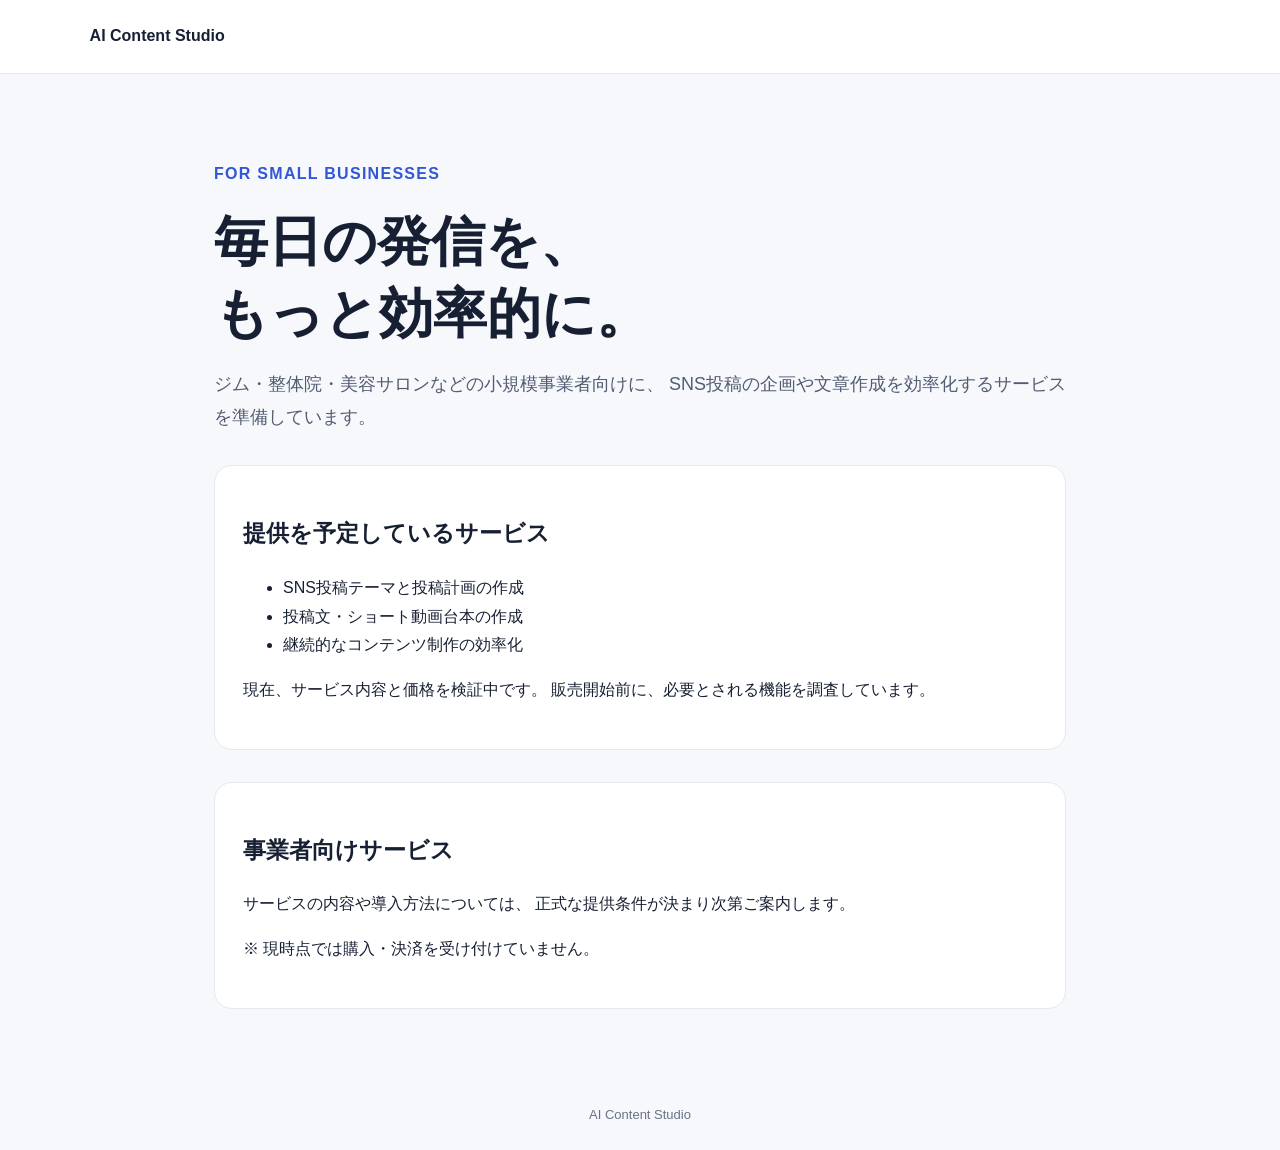
==== index.html @ f4028f7b "Create index.html" ====
<!DOCTYPE html>
<html lang="ja">
<head>
  <meta charset="UTF-8">
  <meta name="viewport" content="width=device-width, initial-scale=1">
  <title>AI Content Studio | 小規模事業者の発信を効率化</title>
  <meta name="description" content="小規模事業者のSNSコンテンツ制作を効率化するサービス。">
  <style>
    * { box-sizing: border-box; }
    body {
      margin: 0;
      font-family: -apple-system, BlinkMacSystemFont, "Hiragino Sans",
        "Yu Gothic", sans-serif;
      color: #172033;
      background: #f7f8fc;
      line-height: 1.8;
    }
    header {
      padding: 22px 7%;
      background: #fff;
      border-bottom: 1px solid #e8eaf0;
      font-weight: 700;
    }
    main {
      max-width: 900px;
      margin: 0 auto;
      padding: 70px 24px;
    }
    .label {
      color: #3157d5;
      font-weight: 700;
      letter-spacing: .08em;
    }
    h1 {
      font-size: clamp(32px, 6vw, 54px);
      line-height: 1.35;
      margin: 16px 0;
    }
    .lead { font-size: 18px; color: #525d72; }
    .panel {
      background: #fff;
      padding: 28px;
      border-radius: 18px;
      margin-top: 32px;
      border: 1px solid #e5e8f0;
    }
    h2 { font-size: 23px; }
    .button {
      display: inline-block;
      background: #3157d5;
      color: white;
      text-decoration: none;
      padding: 13px 22px;
      border-radius: 9px;
      font-weight: 700;
      margin-top: 12px;
    }
    footer {
      text-align: center;
      padding: 24px;
      color: #687187;
      font-size: 13px;
    }
  </style>
</head>
<body>
  <header>AI Content Studio</header>
  <main>
    <p class="label">FOR SMALL BUSINESSES</p>
    <h1>毎日の発信を、<br>もっと効率的に。</h1>
    <p class="lead">
      ジム・整体院・美容サロンなどの小規模事業者向けに、
      SNS投稿の企画や文章作成を効率化するサービスを準備しています。
    </p>

    <section class="panel">
      <h2>提供を予定しているサービス</h2>
      <ul>
        <li>SNS投稿テーマと投稿計画の作成</li>
        <li>投稿文・ショート動画台本の作成</li>
        <li>継続的なコンテンツ制作の効率化</li>
      </ul>
      <p>
        現在、サービス内容と価格を検証中です。
        販売開始前に、必要とされる機能を調査しています。
      </p>
    </section>

    <section class="panel">
      <h2>事業者向けサービス</h2>
      <p>
        サービスの内容や導入方法については、
        正式な提供条件が決まり次第ご案内します。
      </p>
      <p>※ 現時点では購入・決済を受け付けていません。</p>
    </section>
  </main>
  <footer>AI Content Studio</footer>
</body>
</html>
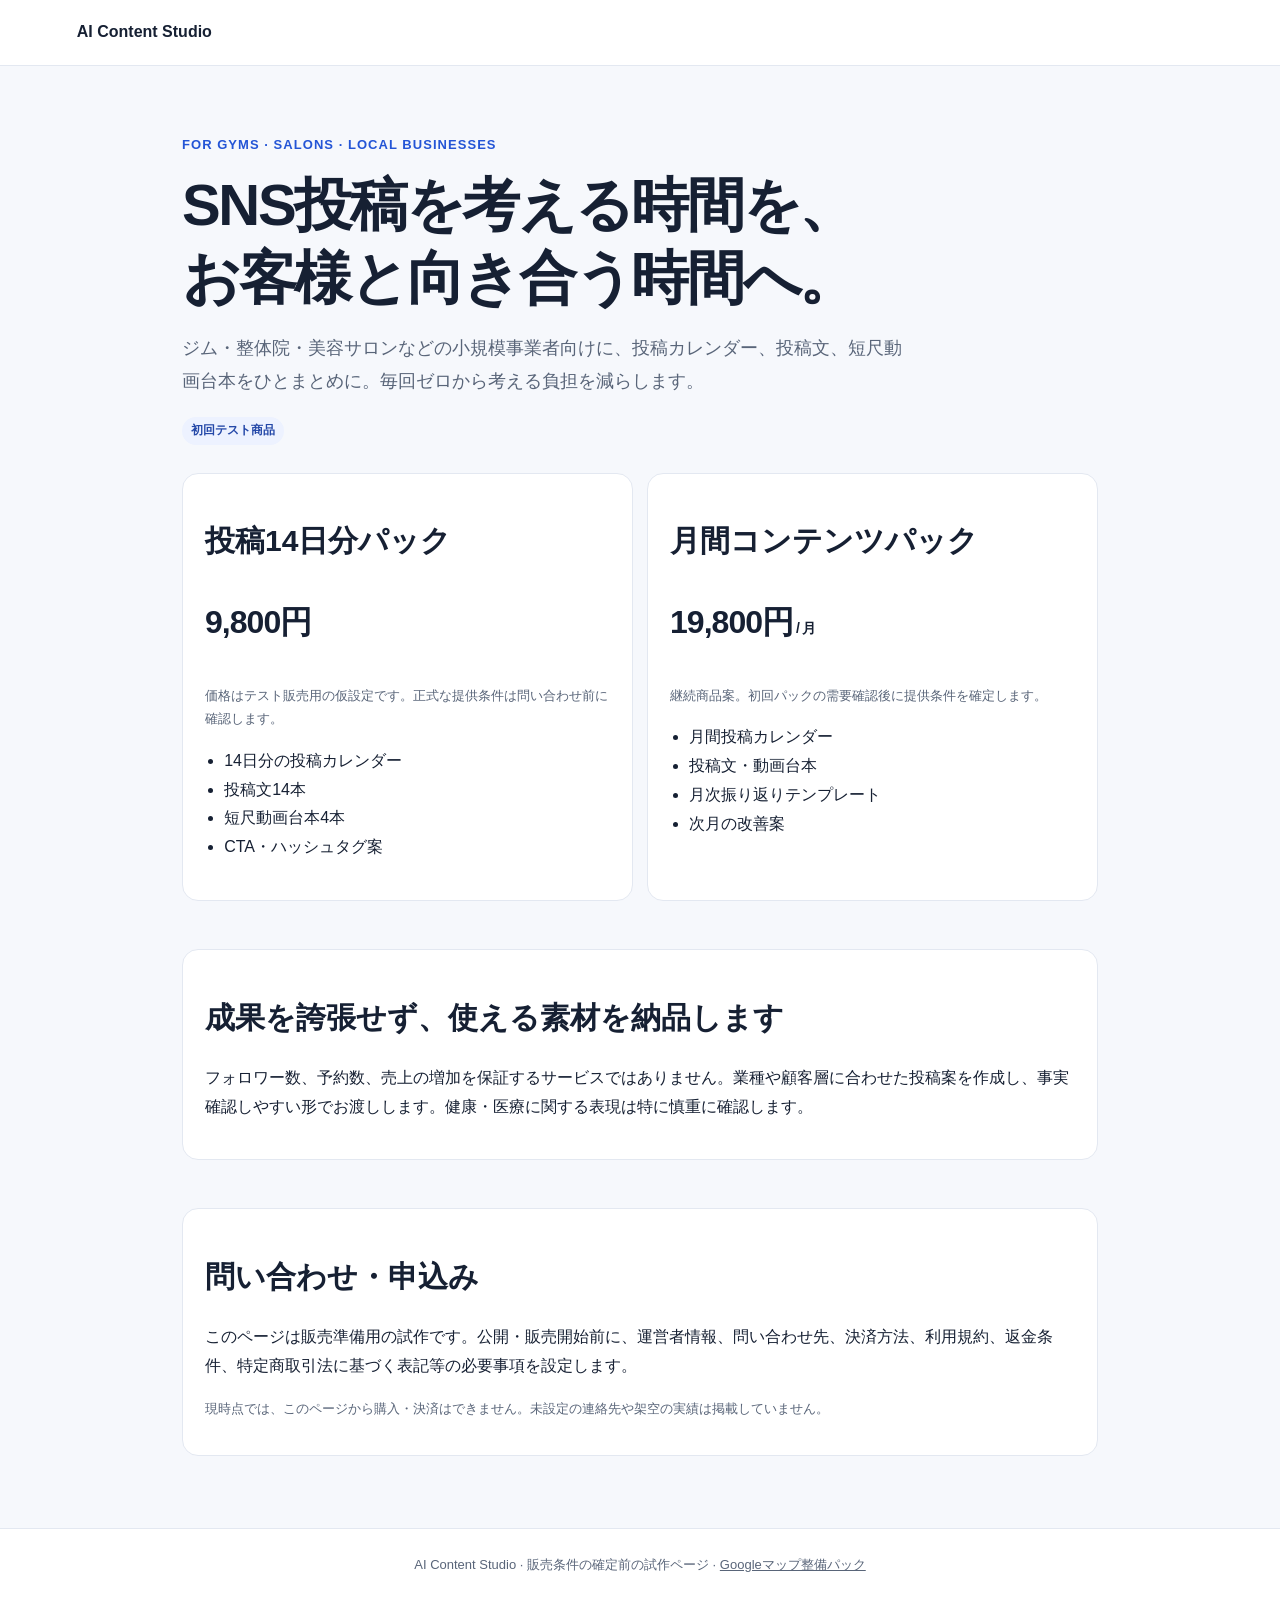
==== commit 28788104: "Add validation pack: GBP offer page, sample, market comparison, QA, tests Co-Authored-By: Claude Opu" ====
--- a/index.html
+++ b/index.html
@@ -1,101 +1,46 @@
-
-<!DOCTYPE html>
+<!doctype html>
 <html lang="ja">
 <head>
-  <meta charset="UTF-8">
+  <meta charset="utf-8">
   <meta name="viewport" content="width=device-width, initial-scale=1">
-  <title>AI Content Studio | 小規模事業者の発信を効率化</title>
-  <meta name="description" content="小規模事業者のSNSコンテンツ制作を効率化するサービス。">
+  <meta name="description" content="ジム・整体院など小規模事業者向け。SNS投稿の企画、投稿文、短尺動画台本をまとめて準備するサービス。">
+  <title>AI Content Studio | SNS発信を続けやすく</title>
   <style>
-    * { box-sizing: border-box; }
-    body {
-      margin: 0;
-      font-family: -apple-system, BlinkMacSystemFont, "Hiragino Sans",
-        "Yu Gothic", sans-serif;
-      color: #172033;
-      background: #f7f8fc;
-      line-height: 1.8;
-    }
-    header {
-      padding: 22px 7%;
-      background: #fff;
-      border-bottom: 1px solid #e8eaf0;
-      font-weight: 700;
-    }
-    main {
-      max-width: 900px;
-      margin: 0 auto;
-      padding: 70px 24px;
-    }
-    .label {
-      color: #3157d5;
-      font-weight: 700;
-      letter-spacing: .08em;
-    }
-    h1 {
-      font-size: clamp(32px, 6vw, 54px);
-      line-height: 1.35;
-      margin: 16px 0;
-    }
-    .lead { font-size: 18px; color: #525d72; }
-    .panel {
-      background: #fff;
-      padding: 28px;
-      border-radius: 18px;
-      margin-top: 32px;
-      border: 1px solid #e5e8f0;
-    }
-    h2 { font-size: 23px; }
-    .button {
-      display: inline-block;
-      background: #3157d5;
-      color: white;
-      text-decoration: none;
-      padding: 13px 22px;
-      border-radius: 9px;
-      font-weight: 700;
-      margin-top: 12px;
-    }
-    footer {
-      text-align: center;
-      padding: 24px;
-      color: #687187;
-      font-size: 13px;
-    }
+    :root { --ink:#162033; --muted:#596579; --brand:#2455d6; --line:#e3e8f1; --paper:#f6f8fc; }
+    * { box-sizing:border-box; }
+    body { margin:0; color:var(--ink); background:var(--paper); font-family:-apple-system,BlinkMacSystemFont,"Hiragino Sans","Yu Gothic",sans-serif; line-height:1.8; }
+    header { background:#fff; border-bottom:1px solid var(--line); padding:18px 6%; font-weight:800; }
+    main { max-width:960px; margin:auto; padding:54px 22px 72px; }
+    .eyebrow { color:var(--brand); font-weight:800; letter-spacing:.08em; font-size:13px; }
+    h1 { font-size:clamp(34px,6vw,58px); line-height:1.25; margin:12px 0 18px; letter-spacing:-.04em; }
+    h2 { font-size:clamp(22px,3vw,30px); line-height:1.4; }
+    .lead { color:var(--muted); font-size:18px; max-width:720px; }
+    .cta { display:inline-block; margin-top:18px; background:var(--brand); color:#fff; text-decoration:none; font-weight:800; padding:13px 20px; border-radius:10px; }
+    .notice { color:var(--muted); font-size:13px; margin-top:10px; }
+    .grid { display:grid; grid-template-columns:repeat(auto-fit,minmax(220px,1fr)); gap:14px; margin-top:28px; }
+    .card { background:#fff; border:1px solid var(--line); border-radius:16px; padding:22px; }
+    .price { font-size:32px; font-weight:900; letter-spacing:-.03em; }
+    .tag { display:inline-block; padding:3px 9px; border-radius:999px; background:#edf2ff; color:#2448a8; font-size:12px; font-weight:800; }
+    ul { padding-left:1.2em; }
+    .section { margin-top:48px; }
+    .small { font-size:13px; color:var(--muted); }
+    footer { border-top:1px solid var(--line); padding:24px; text-align:center; color:var(--muted); font-size:13px; background:#fff; }
   </style>
 </head>
 <body>
   <header>AI Content Studio</header>
   <main>
-    <p class="label">FOR SMALL BUSINESSES</p>
-    <h1>毎日の発信を、<br>もっと効率的に。</h1>
-    <p class="lead">
-      ジム・整体院・美容サロンなどの小規模事業者向けに、
-      SNS投稿の企画や文章作成を効率化するサービスを準備しています。
-    </p>
-
-    <section class="panel">
-      <h2>提供を予定しているサービス</h2>
-      <ul>
-        <li>SNS投稿テーマと投稿計画の作成</li>
-        <li>投稿文・ショート動画台本の作成</li>
-        <li>継続的なコンテンツ制作の効率化</li>
-      </ul>
-      <p>
-        現在、サービス内容と価格を検証中です。
-        販売開始前に、必要とされる機能を調査しています。
-      </p>
+    <p class="eyebrow">FOR GYMS · SALONS · LOCAL BUSINESSES</p>
+    <h1>SNS投稿を考える時間を、<br>お客様と向き合う時間へ。</h1>
+    <p class="lead">ジム・整体院・美容サロンなどの小規模事業者向けに、投稿カレンダー、投稿文、短尺動画台本をひとまとめに。毎回ゼロから考える負担を減らします。</p>
+    <span class="tag">初回テスト商品</span>
+    <section class="grid" aria-label="サービス内容">
+      <article class="card"><h2>投稿14日分パック</h2><p class="price">9,800円</p><p class="small">価格はテスト販売用の仮設定です。正式な提供条件は問い合わせ前に確認します。</p><ul><li>14日分の投稿カレンダー</li><li>投稿文14本</li><li>短尺動画台本4本</li><li>CTA・ハッシュタグ案</li></ul></article>
+      <article class="card"><h2>月間コンテンツパック</h2><p class="price">19,800円<span style="font-size:14px"> / 月</span></p><p class="small">継続商品案。初回パックの需要確認後に提供条件を確定します。</p><ul><li>月間投稿カレンダー</li><li>投稿文・動画台本</li><li>月次振り返りテンプレート</li><li>次月の改善案</li></ul></article>
     </section>
-
-    <section class="panel">
-      <h2>事業者向けサービス</h2>
-      <p>
-        サービスの内容や導入方法については、
-        正式な提供条件が決まり次第ご案内します。
-      </p>
-      <p>※ 現時点では購入・決済を受け付けていません。</p>
-    </section>
+    <section class="section card"><h2>成果を誇張せず、使える素材を納品します</h2><p>フォロワー数、予約数、売上の増加を保証するサービスではありません。業種や顧客層に合わせた投稿案を作成し、事実確認しやすい形でお渡しします。健康・医療に関する表現は特に慎重に確認します。</p></section>
+    <section class="section card" id="contact"><h2>問い合わせ・申込み</h2><p>このページは販売準備用の試作です。公開・販売開始前に、運営者情報、問い合わせ先、決済方法、利用規約、返金条件、特定商取引法に基づく表記等の必要事項を設定します。</p><p class="small">現時点では、このページから購入・決済はできません。未設定の連絡先や架空の実績は掲載していません。</p></section>
   </main>
-  <footer>AI Content Studio</footer>
+  <footer>AI Content Studio · 販売条件の確定前の試作ページ · <a href="gbp/" style="color:inherit">Googleマップ整備パック</a></footer>
 </body>
 </html>
